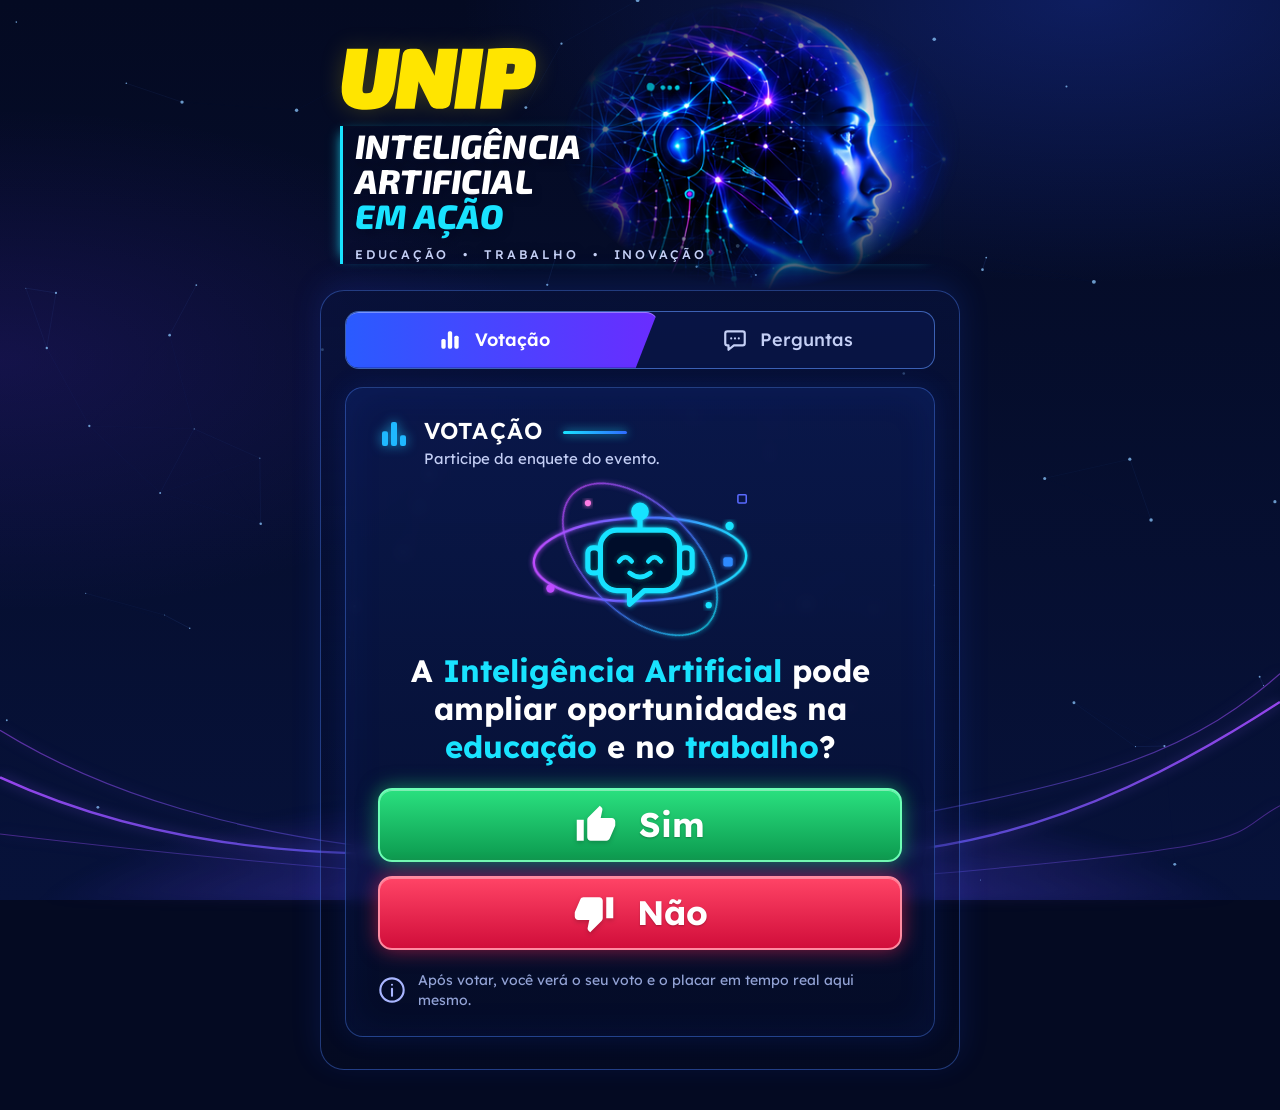
==== index.html @ 0aa1bec9 "Primeiro commit" ====
<!doctype html>
<html lang="pt-BR">
<head>
  <meta charset="utf-8">
  <meta name="viewport" content="width=device-width, initial-scale=1, viewport-fit=cover">
  <meta name="theme-color" content="#040a22">
  <title>IA em Ação | UNIP</title>
  <meta name="description" content="Votação e perguntas da palestra Inteligência Artificial em Ação: Educação, Trabalho e Inovação — UNIP.">
  <link rel="preconnect" href="https://fonts.googleapis.com">
  <link rel="preconnect" href="https://fonts.gstatic.com" crossorigin>
  <link href="https://fonts.googleapis.com/css2?family=Exo+2:ital,wght@1,800;1,900&family=Lexend:wght@300;400;500;600;700&display=swap" rel="stylesheet">
  <link rel="stylesheet" href="assets/css/style.css">
</head>
<body class="pagina-participante">
  <canvas id="fundo-rede" aria-hidden="true"></canvas>
  <div class="fundo-brilho" aria-hidden="true"></div>

  <!-- Ilustrações reutilizáveis (robô e confirmação) -->
  <svg width="0" height="0" style="position:absolute" aria-hidden="true">
    <defs>
      <linearGradient id="gradOrbita" x1="0" y1="0" x2="1" y2="0">
        <stop offset="0" stop-color="#c04bff"/>
        <stop offset=".55" stop-color="#4f6bff"/>
        <stop offset="1" stop-color="#19e3ff"/>
      </linearGradient>
      <filter id="brilho" x="-30%" y="-30%" width="160%" height="160%">
        <feGaussianBlur stdDeviation="2.4" result="b"/>
        <feMerge><feMergeNode in="b"/><feMergeNode in="SourceGraphic"/></feMerge>
      </filter>
      <g id="orbitas">
        <g>
          <ellipse cx="120" cy="80" rx="102" ry="40" transform="rotate(-16 120 80)" fill="none" stroke="url(#gradOrbita)" stroke-width="2.4" filter="url(#brilho)"/>
          <ellipse cx="120" cy="80" rx="90" ry="52" transform="rotate(30 120 80)" fill="none" stroke="url(#gradOrbita)" stroke-width="1.6" opacity=".8" filter="url(#brilho)"/>
          <animateTransform attributeName="transform" type="rotate" from="0 120 80" to="360 120 80" dur="40s" repeatCount="indefinite"/>
        </g>
        <circle cx="34" cy="108" r="4" fill="#c04bff" filter="url(#brilho)"/>
        <circle cx="206" cy="48" r="4" fill="#19e3ff" filter="url(#brilho)"/>
        <circle cx="70" cy="26" r="3" fill="#ff7be5" filter="url(#brilho)"/>
        <circle cx="186" cy="124" r="3" fill="#19e3ff" filter="url(#brilho)"/>
        <rect x="200" y="78" width="9" height="9" rx="2" fill="#2f8bff" filter="url(#brilho)"/>
        <rect x="214" y="18" width="8" height="8" rx="1" fill="none" stroke="#5a6bff" stroke-width="1.5"/>
      </g>
    </defs>
    <symbol id="ilustra-robo" viewBox="0 0 240 160">
      <use href="#orbitas"/>
      <g fill="none" stroke="#19e3ff" stroke-width="5" stroke-linecap="round" stroke-linejoin="round" filter="url(#brilho)">
        <line x1="120" y1="40" x2="120" y2="52"/>
        <circle cx="120" cy="34" r="6" fill="#19e3ff"/>
        <path d="M98 52h44a16 16 0 0 1 16 16v26a16 16 0 0 1-16 16h-18l-14 13v-13h-12a16 16 0 0 1-16-16V68a16 16 0 0 1 16-16z" fill="rgba(4,14,44,.92)"/>
        <rect x="70" y="69" width="12" height="24" rx="5" fill="rgba(4,14,44,.92)"/>
        <rect x="158" y="69" width="12" height="24" rx="5" fill="rgba(4,14,44,.92)"/>
        <path d="M100 82q6-8 12 0M128 82q6-8 12 0" stroke-width="4.5"/>
        <path d="M110 93q10 8 20 0" stroke-width="4.5"/>
      </g>
    </symbol>
    <symbol id="ilustra-ok" viewBox="0 0 240 160">
      <use href="#orbitas"/>
      <g fill="none" stroke="#19e3ff" stroke-linecap="round" stroke-linejoin="round" filter="url(#brilho)">
        <circle cx="120" cy="80" r="40" stroke-width="7" fill="rgba(4,14,44,.92)"/>
        <path d="M101 81l13 13 26-27" stroke-width="7"/>
      </g>
    </symbol>
  </svg>

  <header class="topo">
    <div class="topo-marca">
      <div class="logo-unip">UNIP</div>
      <div class="titulo-evento">
        <h1>Inteligência<br>Artificial<br><span>em Ação</span></h1>
        <p class="eixos">Educação <i>•</i> Trabalho <i>•</i> Inovação</p>
      </div>
    </div>
    <img class="topo-ia" src="assets/img/ia-head.png" alt="" aria-hidden="true">
  </header>

  <main class="moldura">
    <!-- ABAS -->
    <div class="abas" role="tablist" aria-label="Seções">
      <button class="aba" role="tab" id="aba-votacao" aria-controls="painel-votacao" aria-selected="true" data-aba="votacao">
        <svg viewBox="0 0 24 24" aria-hidden="true"><rect x="4" y="11" width="4" height="9" rx="1.5"/><rect x="10" y="4" width="4" height="16" rx="1.5"/><rect x="16" y="8" width="4" height="12" rx="1.5"/></svg>
        Votação
      </button>
      <button class="aba" role="tab" id="aba-perguntas" aria-controls="painel-perguntas" aria-selected="false" data-aba="perguntas" tabindex="-1">
        <svg viewBox="0 0 24 24" aria-hidden="true" class="contorno"><path d="M5 4h14a2 2 0 0 1 2 2v9a2 2 0 0 1-2 2H11l-5 4v-4H5a2 2 0 0 1-2-2V6a2 2 0 0 1 2-2z"/><circle cx="8.5" cy="10.5" r="1" class="pt"/><circle cx="12" cy="10.5" r="1" class="pt"/><circle cx="15.5" cy="10.5" r="1" class="pt"/></svg>
        Perguntas
      </button>
    </div>

    <!-- ========== PAINEL VOTAÇÃO ========== -->
    <section class="cartao painel" id="painel-votacao" role="tabpanel" aria-labelledby="aba-votacao">

      <!-- Estado 1: votar -->
      <div class="estado" id="votacao-form">
        <div class="cartao-titulo">
          <svg class="ico-barras" viewBox="0 0 24 24" aria-hidden="true"><rect x="3" y="10" width="4.5" height="11" rx="1.5"/><rect x="9.75" y="3" width="4.5" height="18" rx="1.5"/><rect x="16.5" y="13" width="4.5" height="8" rx="1.5"/></svg>
          <div>
            <h2>Votação <span class="linha-titulo"></span></h2>
            <p>Participe da enquete do evento.</p>
          </div>
        </div>

        <svg class="ilustra" viewBox="0 0 240 160" aria-hidden="true"><use href="#ilustra-robo"/></svg>

        <p class="aviso-rodada" id="aviso-rodada" role="status" hidden>
          <svg viewBox="0 0 24 24" aria-hidden="true" class="contorno"><path d="M3 12a9 9 0 0 1 15.5-6.2L21 8"/><path d="M21 3v5h-5"/><path d="M21 12a9 9 0 0 1-15.5 6.2L3 16"/><path d="M3 21v-5h5"/></svg>
          Nova votação aberta! Você já pode votar de novo.
        </p>

        <p class="pergunta-enquete" id="pergunta-enquete"></p>

        <div class="botoes-voto">
          <button class="btn-voto sim" data-voto="SIM">
            <svg viewBox="0 0 24 24" aria-hidden="true"><path d="M1 21h4V9H1v12zm22-11c0-1.1-.9-2-2-2h-6.31l.95-4.57.03-.32c0-.41-.17-.79-.44-1.06L14.17 1 7.59 7.59C7.22 7.95 7 8.45 7 9v10c0 1.1.9 2 2 2h9c.83 0 1.54-.5 1.84-1.22l3.02-7.05c.09-.23.14-.47.14-.73v-2z"/></svg>
            <span>Sim</span>
          </button>
          <button class="btn-voto nao" data-voto="NAO">
            <svg viewBox="0 0 24 24" aria-hidden="true"><path d="M15 3H6c-.83 0-1.54.5-1.84 1.22l-3.02 7.05c-.09.23-.14.47-.14.73v2c0 1.1.9 2 2 2h6.31l-.95 4.57-.03.32c0 .41.17.79.44 1.06L9.83 23l6.59-6.59c.36-.36.58-.86.58-1.41V5c0-1.1-.9-2-2-2zm4 0v12h4V3h-4z"/></svg>
            <span>Não</span>
          </button>
        </div>
        <p class="erro" id="votacao-erro" role="alert" hidden></p>

        <p class="nota">
          <svg viewBox="0 0 24 24" aria-hidden="true"><circle cx="12" cy="12" r="10"/><path d="M12 11v6M12 7.5v.01"/></svg>
          Após votar, você verá o seu voto e o placar em tempo real aqui mesmo.
        </p>
      </div>

      <!-- Estado 2: voto registrado -->
      <div class="estado" id="votacao-ok" hidden>
        <svg class="ilustra ilustra-pequena" viewBox="0 0 240 160" aria-hidden="true"><use href="#ilustra-ok"/></svg>
        <h2 class="titulo-ok" tabindex="-1">Seu voto foi registrado!</h2>
        <p class="sub-ok">Obrigado por participar deste importante debate sobre o futuro.</p>

        <div class="voto-registrado compacto" id="voto-registrado">
          <svg class="ico-sim" viewBox="0 0 24 24" aria-hidden="true"><path d="M1 21h4V9H1v12zm22-11c0-1.1-.9-2-2-2h-6.31l.95-4.57.03-.32c0-.41-.17-.79-.44-1.06L14.17 1 7.59 7.59C7.22 7.95 7 8.45 7 9v10c0 1.1.9 2 2 2h9c.83 0 1.54-.5 1.84-1.22l3.02-7.05c.09-.23.14-.47.14-.73v-2z"/></svg>
          <svg class="ico-nao" viewBox="0 0 24 24" aria-hidden="true"><path d="M15 3H6c-.83 0-1.54.5-1.84 1.22l-3.02 7.05c-.09.23-.14.47-.14.73v2c0 1.1.9 2 2 2h6.31l-.95 4.57-.03.32c0 .41.17.79.44 1.06L9.83 23l6.59-6.59c.36-.36.58-.86.58-1.41V5c0-1.1-.9-2-2-2zm4 0v12h4V3h-4z"/></svg>
          <small>Você votou:</small>
          <strong id="voto-texto">Sim</strong>
        </div>

        <!-- Placar ao vivo no próprio celular -->
        <div class="mini-placar" aria-live="polite">
          <p class="mini-titulo">
            <span class="ponto-vivo" aria-hidden="true"></span>
            Resultado em tempo real
          </p>

          <div class="mini-linha sim">
            <div class="mini-cabecalho">
              <span class="mini-rotulo">
                <svg viewBox="0 0 24 24" aria-hidden="true"><path d="M1 21h4V9H1v12zm22-11c0-1.1-.9-2-2-2h-6.31l.95-4.57.03-.32c0-.41-.17-.79-.44-1.06L14.17 1 7.59 7.59C7.22 7.95 7 8.45 7 9v10c0 1.1.9 2 2 2h9c.83 0 1.54-.5 1.84-1.22l3.02-7.05c.09-.23.14-.47.14-.73v-2z"/></svg>
                Sim
              </span>
              <span class="mini-numeros"><strong id="mini-pct-sim">0%</strong> <small><span id="mini-votos-sim">0</span> votos</small></span>
            </div>
            <div class="trilho"><div class="barra" id="mini-barra-sim"></div></div>
          </div>

          <div class="mini-linha nao">
            <div class="mini-cabecalho">
              <span class="mini-rotulo">
                <svg viewBox="0 0 24 24" aria-hidden="true"><path d="M15 3H6c-.83 0-1.54.5-1.84 1.22l-3.02 7.05c-.09.23-.14.47-.14.73v2c0 1.1.9 2 2 2h6.31l-.95 4.57-.03.32c0 .41.17.79.44 1.06L9.83 23l6.59-6.59c.36-.36.58-.86.58-1.41V5c0-1.1-.9-2-2-2zm4 0v12h4V3h-4z"/></svg>
                Não
              </span>
              <span class="mini-numeros"><strong id="mini-pct-nao">0%</strong> <small><span id="mini-votos-nao">0</span> votos</small></span>
            </div>
            <div class="trilho"><div class="barra" id="mini-barra-nao"></div></div>
          </div>

          <p class="mini-total">
            <svg viewBox="0 0 24 24" aria-hidden="true"><circle cx="12" cy="7" r="3.2"/><circle cx="5" cy="9" r="2.4"/><circle cx="19" cy="9" r="2.4"/><path d="M6.5 20v-2.5c0-3 2.5-5 5.5-5s5.5 2 5.5 5V20zM.8 19v-1.6c0-2 1.6-3.4 3.8-3.4.7 0 1.3.1 1.8.4-.8 1-1.3 2.3-1.3 3.7V19zm22.4 0v-1.6c0-2-1.6-3.4-3.8-3.4-.7 0-1.3.1-1.8.4.8 1 1.3 2.3 1.3 3.7V19z"/></svg>
            Total de votos: <strong id="mini-total">0</strong>
          </p>
        </div>

        <p class="nota">
          <svg viewBox="0 0 24 24" aria-hidden="true"><circle cx="12" cy="12" r="10"/><path d="M12 11v6M12 7.5v.01"/></svg>
          O placar se atualiza sozinho. Quando uma nova votação for aberta, os botões para votar voltam aqui.
        </p>
      </div>
    </section>

    <!-- ========== PAINEL PERGUNTAS ========== -->
    <section class="cartao painel" id="painel-perguntas" role="tabpanel" aria-labelledby="aba-perguntas" hidden>

      <!-- Estado 1: formulário -->
      <form class="estado" id="pergunta-form" novalidate>
        <svg class="ilustra" viewBox="0 0 240 160" aria-hidden="true"><use href="#ilustra-robo"/></svg>
        <h2 class="titulo-ok">Envie sua pergunta</h2>
        <p class="sub-ok">Participe da conversa! Envie sua pergunta para os palestrantes.</p>

        <label class="campo">
          <span class="rotulo">Seu nome</span>
          <span class="entrada">
            <svg viewBox="0 0 24 24" aria-hidden="true" class="contorno"><circle cx="12" cy="8" r="4"/><path d="M4 21c0-4 3.6-6.5 8-6.5s8 2.5 8 6.5z"/></svg>
            <input type="text" name="nome" id="campo-nome" placeholder="Digite seu nome" maxlength="80" autocomplete="name" required>
          </span>
        </label>

        <label class="campo">
          <span class="rotulo">Sua pergunta</span>
          <span class="entrada area">
            <svg viewBox="0 0 24 24" aria-hidden="true" class="contorno"><path d="M5 4h14a2 2 0 0 1 2 2v9a2 2 0 0 1-2 2H11l-5 4v-4H5a2 2 0 0 1-2-2V6a2 2 0 0 1 2-2z"/></svg>
            <textarea name="pergunta" id="campo-pergunta" placeholder="Digite sua pergunta aqui..." maxlength="500" rows="4" required></textarea>
          </span>
          <span class="contador"><span id="contador-pergunta">0</span>/500</span>
        </label>

        <p class="erro" id="pergunta-erro" role="alert" hidden></p>

        <button type="submit" class="btn-principal" id="btn-enviar">
          <svg viewBox="0 0 24 24" aria-hidden="true" class="contorno"><path d="M22 2 11 13"/><path d="M22 2 15 22 11 13 2 9z"/></svg>
          <span>Enviar pergunta</span>
        </button>

        <p class="nota">
          <svg viewBox="0 0 24 24" aria-hidden="true"><circle cx="12" cy="12" r="10"/><path d="M12 11v6M12 7.5v.01"/></svg>
          Sua pergunta poderá ser exibida no telão durante o evento.
        </p>
      </form>

      <!-- Estado 2: pergunta registrada -->
      <div class="estado" id="pergunta-ok" hidden>
        <svg class="ilustra" viewBox="0 0 240 160" aria-hidden="true"><use href="#ilustra-ok"/></svg>
        <h2 class="titulo-ok" tabindex="-1">Pergunta registrada!</h2>
        <p class="sub-ok">Obrigado por participar.<br>Sua pergunta foi enviada com sucesso.</p>

        <div class="resumo">
          <div class="resumo-linha">
            <svg viewBox="0 0 24 24" aria-hidden="true" class="contorno"><circle cx="12" cy="8" r="4"/><path d="M4 21c0-4 3.6-6.5 8-6.5s8 2.5 8 6.5z"/></svg>
            <div>
              <small>Nome</small>
              <strong id="resumo-nome"></strong>
            </div>
          </div>
          <div class="resumo-linha">
            <svg viewBox="0 0 24 24" aria-hidden="true" class="contorno"><path d="M5 4h14a2 2 0 0 1 2 2v9a2 2 0 0 1-2 2H11l-5 4v-4H5a2 2 0 0 1-2-2V6a2 2 0 0 1 2-2z"/><circle cx="8.5" cy="10.5" r="1" class="pt"/><circle cx="12" cy="10.5" r="1" class="pt"/><circle cx="15.5" cy="10.5" r="1" class="pt"/></svg>
            <div>
              <small>Sua pergunta</small>
              <p id="resumo-pergunta"></p>
            </div>
          </div>
        </div>

        <button type="button" class="btn-principal" id="btn-outra">
          <svg viewBox="0 0 24 24" aria-hidden="true" class="contorno"><path d="M22 2 11 13"/><path d="M22 2 15 22 11 13 2 9z"/></svg>
          <span>Enviar outra pergunta</span>
        </button>

        <p class="nota">
          <svg viewBox="0 0 24 24" aria-hidden="true"><circle cx="12" cy="12" r="10"/><path d="M12 11v6M12 7.5v.01"/></svg>
          Sua pergunta poderá aparecer no telão durante o evento.
        </p>
      </div>
    </section>
  </main>

  <script src="assets/js/config.js"></script>
  <script src="assets/js/comum.js"></script>
  <script src="assets/js/participante.js"></script>
</body>
</html>
---- assets/css/style.css ----
/* =====================================================================
   IA em Ação — UNIP | Estilos das 3 páginas
   1. Tokens e base
   2. Fundo
   3. Elementos compartilhados (logo, ícones, botões, cartões)
   4. Página do participante (index.html)
   5. Telão (placar.html e perguntas.html)
   6. Responsividade
   ===================================================================== */

/* ---------- 1. Tokens e base ---------- */
:root {
  --bg: #040a22;
  --bg-2: #07123a;
  --painel: rgba(8, 20, 62, 0.62);
  --linha: rgba(78, 132, 255, 0.4);
  --linha-forte: rgba(96, 150, 255, 0.6);
  --texto: #ffffff;
  --texto-suave: #c4cff5;
  --texto-apagado: #93a3d6;
  --ciano: #19e3ff;
  --azul: #2f6bff;
  --roxo: #7b3cff;
  --amarelo: #ffe500;
  --verde: #1ed873;
  --verde-claro: #43ffa2;
  --vermelho: #ff2c55;
  --vermelho-claro: #ff6f8c;
  --grad-principal: linear-gradient(90deg, #8b2cff 0%, #5a3cff 50%, #2f5bff 100%);
  --grad-aba: linear-gradient(90deg, #2a5bff 0%, #6a2cff 100%);
  --grad-sim: linear-gradient(180deg, #2ae07f 0%, #0c9a4f 100%);
  --grad-nao: linear-gradient(180deg, #ff4466 0%, #d10d3a 100%);
  --raio: 16px;
  --fonte: "Lexend", system-ui, -apple-system, "Segoe UI", Roboto, sans-serif;
  --fonte-marca: "Exo 2", "Arial Black", system-ui, sans-serif;
  color-scheme: dark;
}

*, *::before, *::after { box-sizing: border-box; }

html { -webkit-text-size-adjust: 100%; }

body {
  margin: 0;
  min-height: 100vh;
  min-height: 100dvh;
  font-family: var(--fonte);
  color: var(--texto);
  background-color: var(--bg);
  background-image:
    radial-gradient(ellipse 70% 45% at 85% 0%, rgba(40, 80, 255, 0.28), transparent 70%),
    radial-gradient(ellipse 60% 40% at 0% 40%, rgba(110, 50, 255, 0.14), transparent 70%),
    linear-gradient(180deg, var(--bg) 0%, var(--bg-2) 100%);
  background-attachment: fixed;
  overflow-x: hidden;
  -webkit-font-smoothing: antialiased;
}

[hidden] { display: none !important; }

button { font: inherit; color: inherit; cursor: pointer; }
button:disabled { cursor: not-allowed; }

:focus-visible { outline: 3px solid var(--ciano); outline-offset: 3px; }

.hl { color: var(--ciano); }

/* ---------- 2. Fundo ---------- */
#fundo-rede {
  position: fixed;
  inset: 0;
  width: 100%;
  height: 100%;
  z-index: -2;
  pointer-events: none;
}

.fundo-brilho {
  position: fixed;
  inset: auto 0 0 0;
  height: 45vh;
  z-index: -1;
  pointer-events: none;
  background:
    url("data:image/svg+xml,%3Csvg xmlns='http://www.w3.org/2000/svg' viewBox='0 0 1200 300' preserveAspectRatio='none'%3E%3Cdefs%3E%3ClinearGradient id='g' x1='0' x2='1'%3E%3Cstop offset='0' stop-color='%23a54bff' stop-opacity='.9'/%3E%3Cstop offset='.5' stop-color='%233a6bff' stop-opacity='.5'/%3E%3Cstop offset='1' stop-color='%23a54bff' stop-opacity='.9'/%3E%3C/linearGradient%3E%3C/defs%3E%3Cpath d='M0 170 C 250 300, 500 230, 700 250 S 1050 200, 1200 90' fill='none' stroke='url(%23g)' stroke-width='2.5'/%3E%3Cpath d='M0 120 C 200 260, 520 280, 760 230 S 1100 160, 1200 60' fill='none' stroke='url(%23g)' stroke-width='1.2' opacity='.6'/%3E%3Cpath d='M0 230 C 300 270, 600 300, 900 270 S 1150 230, 1200 200' fill='none' stroke='url(%23g)' stroke-width='1' opacity='.45'/%3E%3C/svg%3E") bottom / 100% 70% no-repeat,
    radial-gradient(ellipse 70% 55% at 50% 110%, rgba(80, 60, 255, 0.4), transparent 70%);
  filter: drop-shadow(0 0 6px rgba(140, 90, 255, 0.6));
}

/* ---------- 3. Elementos compartilhados ---------- */
svg { flex: none; }
svg:not(.contorno):not(.seta):not(.ilustra) { fill: currentColor; }
svg.contorno, svg.seta {
  fill: none;
  stroke: currentColor;
  stroke-width: 2;
  stroke-linecap: round;
  stroke-linejoin: round;
}
svg.contorno .pt { fill: currentColor; stroke: none; }
svg.seta { stroke-width: 2.6; }

.logo-unip {
  font-family: var(--fonte-marca);
  font-style: italic;
  font-weight: 900;
  color: var(--amarelo);
  line-height: 0.85;
  letter-spacing: -0.01em;
  -webkit-text-stroke: 0.04em var(--amarelo);
  text-shadow: 0 0 24px rgba(255, 229, 0, 0.25);
  padding-right: 0.08em; /* evita corte do itálico */
}

.titulo-evento {
  border-left: 3px solid var(--ciano);
  box-shadow: -6px 0 12px -8px var(--ciano);
}
.titulo-evento h1 {
  margin: 0;
  font-family: var(--fonte-marca);
  font-style: italic;
  font-weight: 800;
  text-transform: uppercase;
  line-height: 1.04;
  letter-spacing: 0.005em;
}
.titulo-evento h1 span { color: var(--ciano); }
.eixos {
  margin: 0;
  text-transform: uppercase;
  letter-spacing: 0.22em;
  color: var(--texto-suave);
  font-weight: 500;
  white-space: nowrap;
}
.eixos i { font-style: normal; margin: 0 0.6em; }
.eixos b { color: #fff; font-weight: 700; }

.topo-ia {
  pointer-events: none;
  user-select: none;
  /* Esfuma as bordas da imagem para ela "sumir" no fundo. */
  -webkit-mask-image: radial-gradient(ellipse 50% 50% at 50% 50%, #000 52%, transparent 100%);
          mask-image: radial-gradient(ellipse 50% 50% at 50% 50%, #000 52%, transparent 100%);
}

.linha-titulo {
  display: inline-block;
  width: 64px;
  height: 3px;
  border-radius: 3px;
  background: linear-gradient(90deg, var(--ciano), #2f6bff);
  box-shadow: 0 0 10px rgba(25, 227, 255, 0.8);
  vertical-align: middle;
}

.ico-barras {
  color: #1fb8ff;
  filter: drop-shadow(0 0 6px rgba(25, 200, 255, 0.7));
}

.cartao {
  position: relative;
  border: 1px solid var(--linha);
  border-radius: 18px;
  background: linear-gradient(180deg, rgba(14, 32, 96, 0.5) 0%, rgba(6, 14, 44, 0.55) 100%);
  box-shadow:
    inset 0 0 40px rgba(40, 90, 255, 0.08),
    0 0 26px rgba(30, 80, 255, 0.14);
  -webkit-backdrop-filter: blur(6px);
          backdrop-filter: blur(6px);
}

.btn-principal,
.btn-secundario {
  position: relative;
  display: flex;
  align-items: center;
  justify-content: center;
  gap: 14px;
  min-height: 62px;
  padding: 0 22px;
  border-radius: 14px;
  font-weight: 600;
  font-size: 19px;
  text-decoration: none;
  color: #fff;
  transition: transform 0.15s ease, filter 0.2s ease, box-shadow 0.2s ease, opacity 0.2s;
}
.btn-principal {
  width: 100%;
  border: 1.5px solid rgba(180, 160, 255, 0.75);
  background: var(--grad-principal);
  box-shadow:
    0 0 22px rgba(110, 70, 255, 0.55),
    inset 0 1px 0 rgba(255, 255, 255, 0.3);
}
.btn-secundario {
  border: 1.5px solid var(--linha);
  background: rgba(10, 22, 70, 0.65);
  color: var(--texto-suave);
}
.btn-principal svg, .btn-secundario svg { width: 28px; height: 28px; }
.btn-principal .seta, .btn-secundario .seta { width: 24px; height: 24px; }
.btn-principal:hover:not(:disabled),
.btn-secundario:hover:not(:disabled) { filter: brightness(1.12); transform: translateY(-1px); }
.btn-principal:active:not(:disabled),
.btn-secundario:active:not(:disabled) { transform: scale(0.98); }
.btn-principal:disabled, .btn-secundario:disabled { opacity: 0.45; }
.btn-principal.carregando { opacity: 0.85; }

.carregando::after {
  content: "";
  position: absolute;
  right: 20px;
  top: 50%;
  width: 22px;
  height: 22px;
  margin-top: -11px;
  border: 3px solid rgba(255, 255, 255, 0.35);
  border-top-color: #fff;
  border-radius: 50%;
  animation: girar 0.8s linear infinite;
}

.aviso-demo {
  position: fixed;
  left: 50%;
  bottom: 10px;
  transform: translateX(-50%);
  z-index: 50;
  max-width: calc(100% - 24px);
  padding: 6px 14px;
  border-radius: 999px;
  border: 1px solid rgba(255, 229, 0, 0.5);
  background: rgba(40, 34, 0, 0.85);
  color: #ffe97a;
  font-size: 12px;
  text-align: center;
}

.status-conexao {
  position: fixed;
  top: 12px;
  left: 50%;
  transform: translateX(-50%);
  z-index: 40;
  margin: 0;
  padding: 6px 16px;
  border-radius: 999px;
  border: 1px solid rgba(255, 170, 60, 0.6);
  background: rgba(50, 25, 0, 0.85);
  color: #ffc66b;
  font-size: 14px;
}

/* ---------- 4. Página do participante ---------- */
.pagina-participante { padding-bottom: env(safe-area-inset-bottom); }

.topo {
  position: relative;
  max-width: 640px;
  margin: 0 auto;
  padding: max(26px, env(safe-area-inset-top)) 20px 26px;
  min-height: 200px;
  overflow: hidden;
}
.topo-marca { position: relative; z-index: 1; }
.topo .logo-unip { font-size: clamp(50px, 15vw, 82px); }
.topo .titulo-evento { margin-top: 16px; padding: 2px 0 2px 12px; }
.topo .titulo-evento h1 { font-size: clamp(21px, 6.6vw, 34px); }
.topo .eixos { margin-top: 12px; font-size: clamp(9.5px, 2.6vw, 12.5px); }
.topo .titulo-evento h1,
.topo .eixos { text-shadow: 0 2px 10px rgba(4, 10, 34, 0.9); }
.topo .topo-ia {
  position: absolute;
  top: 0;
  right: 0;
  height: 100%;
  width: 62%;
  object-fit: cover;
  object-position: 40% 50%;
  z-index: 0;
}

.moldura {
  position: relative;
  max-width: 640px;
  margin: 0 auto;
  padding: 16px 16px 28px;
  border: 1px solid var(--linha);
  border-bottom: 0;
  border-radius: 24px 24px 0 0;
  background: linear-gradient(180deg, rgba(8, 18, 60, 0.7), rgba(4, 10, 34, 0.2) 70%);
  box-shadow: 0 -8px 30px rgba(40, 90, 255, 0.15);
}

/* Abas */
.abas {
  position: relative;
  display: grid;
  grid-template-columns: 1fr 1fr;
  height: 58px;
  border: 1px solid var(--linha-forte);
  border-radius: 14px;
  background: rgba(10, 24, 74, 0.7);
  overflow: hidden;
}
.abas::before {
  content: "";
  position: absolute;
  top: 0;
  left: 0;
  width: 53%;
  height: 100%;
  background: var(--grad-aba);
  border-radius: 12px;
  clip-path: polygon(0 0, 100% 0, 93% 100%, 0 100%);
  transition: left 0.35s cubic-bezier(0.4, 0, 0.2, 1), clip-path 0.35s;
  box-shadow: inset 0 1px 0 rgba(255, 255, 255, 0.35);
}
.abas[data-ativa="perguntas"]::before {
  left: 47%;
  clip-path: polygon(7% 0, 100% 0, 100% 100%, 0 100%);
}
.aba {
  position: relative;
  z-index: 1;
  display: flex;
  align-items: center;
  justify-content: center;
  gap: 12px;
  border: 0;
  background: none;
  font-size: 18px;
  font-weight: 500;
  color: var(--texto-suave);
  transition: color 0.25s;
}
.aba[aria-selected="true"] { color: #fff; font-weight: 600; }
.aba svg { width: 26px; height: 26px; }
.aba:focus-visible { outline-offset: -4px; border-radius: 12px; }

.painel { margin-top: 18px; padding: 22px 18px 20px; }
.estado { display: block; animation: surgir 0.4s ease both; }

.cartao-titulo { display: flex; gap: 14px; align-items: flex-start; }
.cartao-titulo .ico-barras { width: 32px; height: 32px; margin-top: 2px; }
.cartao-titulo h2 {
  margin: 0;
  font-size: 23px;
  font-weight: 600;
  letter-spacing: 0.05em;
  text-transform: uppercase;
}
.cartao-titulo h2 .linha-titulo { margin-left: 12px; }
.cartao-titulo p { margin: 4px 0 0; color: var(--texto-suave); font-size: 15px; }

.ilustra {
  display: block;
  width: min(250px, 66%);
  height: auto;
  aspect-ratio: 3 / 2;
  margin: 8px auto 0;
  overflow: visible;
}

.pergunta-enquete {
  margin: 10px 0 22px;
  text-align: center;
  font-size: clamp(22px, 6.6vw, 31px);
  font-weight: 700;
  line-height: 1.22;
  text-wrap: balance;
}

.botoes-voto { display: grid; gap: 14px; }
.btn-voto {
  position: relative;
  display: flex;
  align-items: center;
  justify-content: center;
  gap: 22px;
  width: 100%;
  height: 74px;
  border-radius: 14px;
  border: 2px solid;
  font-size: 34px;
  font-weight: 700;
  color: #fff;
  text-shadow: 0 1px 2px rgba(0, 0, 0, 0.25);
  transition: transform 0.15s ease, filter 0.2s ease, opacity 0.2s;
}
.btn-voto svg { width: 42px; height: 42px; filter: drop-shadow(0 2px 2px rgba(0, 0, 0, 0.2)); }
.btn-voto.sim {
  background: var(--grad-sim);
  border-color: #6dffb6;
  box-shadow: 0 0 20px rgba(30, 230, 120, 0.55), inset 0 1px 0 rgba(255, 255, 255, 0.4);
}
.btn-voto.nao {
  background: var(--grad-nao);
  border-color: #ff8ba1;
  box-shadow: 0 0 20px rgba(255, 40, 80, 0.55), inset 0 1px 0 rgba(255, 255, 255, 0.35);
}
.btn-voto:hover:not(:disabled) { transform: translateY(-2px); filter: brightness(1.08); }
.btn-voto:active:not(:disabled) { transform: scale(0.98); }
.btn-voto:disabled { opacity: 0.6; }
.btn-voto.carregando { opacity: 1; }

.nota {
  display: flex;
  align-items: center;
  justify-content: center;
  gap: 12px;
  margin: 20px 0 0;
  color: var(--texto-apagado);
  font-size: 14px;
  line-height: 1.45;
}
.nota svg {
  width: 28px;
  height: 28px;
  fill: none !important;
  stroke: #a9b6ff;
  stroke-width: 1.8;
  stroke-linecap: round;
}

.erro {
  margin: 14px 0 0;
  padding: 10px 14px;
  border-radius: 10px;
  border: 1px solid rgba(255, 90, 120, 0.5);
  background: rgba(255, 40, 80, 0.12);
  color: #ffadbd;
  font-size: 14px;
  text-align: center;
}

.titulo-ok {
  margin: 6px 0 8px;
  text-align: center;
  font-size: clamp(25px, 7.2vw, 36px);
  font-weight: 700;
  line-height: 1.15;
  text-wrap: balance;
}
.titulo-ok:focus { outline: none; }
.sub-ok {
  max-width: 36ch;
  margin: 0 auto;
  text-align: center;
  color: var(--texto-suave);
  font-size: 16.5px;
  font-weight: 300;
  line-height: 1.45;
}

.voto-registrado {
  display: flex;
  align-items: center;
  justify-content: center;
  gap: 28px;
  max-width: 420px;
  margin: 22px auto 0;
  padding: 14px 22px;
  border: 2px solid var(--verde-claro);
  border-radius: 16px;
  background: linear-gradient(180deg, rgba(20, 120, 70, 0.32), rgba(6, 40, 34, 0.35));
  box-shadow: 0 0 22px rgba(40, 255, 150, 0.35), inset 0 0 22px rgba(40, 255, 150, 0.12);
}
.voto-registrado svg { width: 54px; height: 54px; }
.voto-registrado small { display: block; font-size: 15px; color: #e5ecff; text-align: center; }
.voto-registrado strong {
  display: block;
  font-size: 46px;
  line-height: 1.05;
  color: var(--verde-claro);
  text-shadow: 0 0 16px rgba(67, 255, 162, 0.55);
}
.voto-registrado .ico-nao { display: none; }
.voto-registrado.eh-nao {
  border-color: var(--vermelho-claro);
  background: linear-gradient(180deg, rgba(140, 20, 50, 0.32), rgba(50, 6, 20, 0.35));
  box-shadow: 0 0 22px rgba(255, 60, 100, 0.35), inset 0 0 22px rgba(255, 60, 100, 0.12);
}
.voto-registrado.eh-nao .ico-sim { display: none; }
.voto-registrado.eh-nao .ico-nao { display: block; }
.voto-registrado.eh-nao strong { color: var(--vermelho-claro); text-shadow: 0 0 16px rgba(255, 90, 120, 0.55); }

.estado > .btn-principal { margin-top: 20px; }

/* Tela "voto registrado" com placar ao vivo */
.ilustra.ilustra-pequena { width: min(170px, 48%); margin-top: 0; }

.voto-registrado.compacto {
  display: flex;
  align-items: center;
  justify-content: center;
  gap: 12px;
  max-width: none;
  margin-top: 18px;
  padding: 10px 18px;
  border-radius: 14px;
}
.voto-registrado.compacto svg { width: 32px; height: 32px; }
.voto-registrado.compacto small { display: inline; font-size: 15px; }
.voto-registrado.compacto strong { display: inline; font-size: 28px; }

.mini-placar {
  margin-top: 16px;
  padding: 16px 16px 14px;
  border: 1px solid rgba(90, 140, 255, 0.45);
  border-radius: 14px;
  background: rgba(6, 16, 52, 0.6);
  transition: opacity 0.3s;
}
.mini-placar.aguardando { opacity: 0.45; }
.mini-titulo {
  display: flex;
  align-items: center;
  gap: 10px;
  margin: 0 0 12px;
  font-size: 12px;
  font-weight: 500;
  letter-spacing: 0.18em;
  text-transform: uppercase;
  color: var(--texto-suave);
}
.ponto-vivo {
  width: 9px;
  height: 9px;
  border-radius: 50%;
  background: var(--vermelho);
  box-shadow: 0 0 8px var(--vermelho);
  animation: piscar 1.4s ease-in-out infinite;
}
.mini-linha + .mini-linha { margin-top: 12px; }
.mini-cabecalho { display: flex; align-items: baseline; justify-content: space-between; gap: 12px; margin-bottom: 6px; }
.mini-rotulo { display: inline-flex; align-items: center; gap: 8px; font-size: 17px; font-weight: 600; }
.mini-rotulo svg { width: 20px; height: 20px; }
.mini-linha.sim .mini-rotulo svg { color: var(--verde-claro); }
.mini-linha.nao .mini-rotulo svg { color: var(--vermelho-claro); }
.mini-numeros strong { font-size: 20px; font-weight: 700; font-variant-numeric: tabular-nums; }
.mini-numeros small { margin-left: 4px; font-size: 13px; color: var(--texto-apagado); }
.mini-placar .trilho { height: 12px; }
.mini-total {
  display: flex;
  align-items: center;
  justify-content: center;
  gap: 8px;
  margin: 14px 0 0;
  padding-top: 12px;
  border-top: 1px solid rgba(90, 140, 255, 0.3);
  font-size: 14px;
  color: var(--texto-suave);
}
.mini-total svg { width: 22px; height: 22px; color: #a9b6ff; }
.mini-total strong { font-size: 20px; color: #fff; font-variant-numeric: tabular-nums; }

/* Formulário */
.campo { display: block; margin-top: 18px; }
.rotulo { display: block; margin-bottom: 8px; font-size: 16px; font-weight: 600; }
.entrada {
  display: flex;
  align-items: center;
  gap: 12px;
  padding: 0 16px;
  border: 1.5px solid rgba(90, 140, 255, 0.5);
  border-radius: 12px;
  background: rgba(6, 16, 52, 0.75);
  transition: border-color 0.2s, box-shadow 0.2s;
}
.entrada.area { align-items: flex-start; }
.entrada svg { width: 26px; height: 26px; color: #a8c2ff; }
.entrada.area svg { margin-top: 14px; }
.entrada:focus-within { border-color: var(--ciano); box-shadow: 0 0 0 3px rgba(25, 227, 255, 0.18); }
.entrada.invalido { border-color: var(--vermelho-claro); box-shadow: 0 0 0 3px rgba(255, 60, 100, 0.18); }
.entrada input,
.entrada textarea {
  flex: 1;
  min-width: 0;
  border: 0;
  outline: none;
  background: transparent;
  color: #fff;
  font: inherit;
  font-size: 16px; /* >= 16px evita zoom automático no iPhone */
}
.entrada input { height: 54px; }
.entrada textarea { min-height: 112px; padding: 14px 0; resize: vertical; line-height: 1.45; }
.entrada ::placeholder { color: #8395cc; opacity: 1; }
.contador { display: block; margin-top: 4px; text-align: right; font-size: 12px; color: var(--texto-apagado); }

.estado > form .btn-principal,
#pergunta-form .btn-principal { margin-top: 18px; }

/* Resumo da pergunta enviada */
.resumo {
  margin-top: 22px;
  padding: 4px 20px;
  border: 1.5px solid rgba(90, 140, 255, 0.5);
  border-radius: 14px;
  background: rgba(6, 16, 52, 0.6);
}
.resumo-linha { display: flex; gap: 16px; padding: 16px 0; }
.resumo-linha + .resumo-linha { border-top: 1px solid rgba(90, 140, 255, 0.4); }
.resumo-linha svg { width: 32px; height: 32px; color: var(--ciano); filter: drop-shadow(0 0 5px rgba(25, 227, 255, 0.6)); }
.resumo-linha > div { min-width: 0; }
.resumo small { display: block; font-size: 14px; color: var(--texto-apagado); }
.resumo strong { display: block; margin-top: 2px; font-size: 19px; overflow-wrap: anywhere; }
.resumo p { margin: 4px 0 0; font-size: 17px; line-height: 1.42; overflow-wrap: anywhere; white-space: pre-line; }

/* ---------- 5. Telão ---------- */
.pagina-telao {
  /* Unidade base dos telões: 1% da largura numa tela 16:9. Em telas mais
     largas (ultrawide) ou mais altas (4:3) ela se ajusta para caber. */
  --u: min(1vw, 1.7778vh);
  display: flex;
  flex-direction: column;
  height: 100vh;
  height: 100dvh;
  overflow: hidden;
}

.topo-telao {
  position: relative;
  display: flex;
  align-items: center;
  gap: calc(2.4 * var(--u));
  flex: none;
  height: max(130px, 24vh);
  width: 100%;
  max-width: calc(100 * var(--u)); /* em ultrawide, mantém a largura de uma tela 16:9 */
  margin: 0 auto;
  padding: 0 calc(4 * var(--u));
}
.topo-telao > * { position: relative; z-index: 1; }
.topo-telao .logo-unip { font-size: max(48px, calc(6.4 * var(--u))); }
.topo-telao .titulo-evento { padding-left: calc(2.4 * var(--u)); border-left-width: 2px; }
.topo-telao .titulo-evento h1 { font-size: max(20px, calc(2.55 * var(--u))); }
.topo-telao .eixos { margin-top: calc(0.7 * var(--u)); font-size: max(9px, calc(0.92 * var(--u))); }
.topo-telao .topo-ia {
  position: absolute;
  z-index: 0;
  top: 0;
  left: 54%;
  height: 112%;
  width: auto;
  aspect-ratio: 426 / 335;
  object-fit: cover;
}
.slogan {
  position: absolute;
  top: 3.6vh;
  right: calc(4 * var(--u));
  margin: 0;
  padding-left: calc(0.9 * var(--u));
  border-left: 2px solid var(--ciano);
  font-size: max(9px, calc(0.82 * var(--u)));
  letter-spacing: 0.24em;
  line-height: 1.55;
  text-transform: uppercase;
  color: #e3e9ff;
}

.telao-conteudo {
  position: relative;
  display: flex;
  flex-direction: column;
  flex: 1;
  min-height: 0;
  width: 100%;
  max-width: calc(100 * var(--u));
  margin: 0 auto;
  padding: calc(1.6 * var(--u)) calc(3.4 * var(--u)) calc(2 * var(--u));
}

.rotulo-secao {
  display: flex;
  align-items: center;
  gap: calc(1.6 * var(--u));
  font-size: max(11px, calc(1.02 * var(--u)));
  letter-spacing: 0.22em;
  text-transform: uppercase;
  color: var(--texto-suave);
}
.rotulo-secao svg { width: max(28px, calc(3 * var(--u))); height: auto; }
.rotulo-secao .linha-titulo { width: max(60px, calc(7.4 * var(--u))); }
.rotulo-secao.forte { color: #fff; font-weight: 600; letter-spacing: 0.03em; font-size: max(14px, calc(1.75 * var(--u))); }
.rotulo-secao .ico-chat { color: var(--ciano); stroke-width: 1.8; filter: drop-shadow(0 0 6px rgba(25, 227, 255, 0.7)); }

/* Placar */
.telao-conteudo.placar {
  margin: 0 auto;
  width: calc(100% - 2.8 * var(--u));
  max-width: calc(97.2 * var(--u));
  border: 1px solid rgba(78, 132, 255, 0.28);
  border-bottom: 0;
  border-radius: calc(2 * var(--u)) calc(2 * var(--u)) 0 0;
  background: linear-gradient(180deg, rgba(6, 14, 44, 0.75), rgba(6, 14, 44, 0.25));
  justify-content: space-evenly;
}

.placar-pergunta {
  margin: calc(0.4 * var(--u)) auto 0;
  max-width: calc(85 * var(--u));
  text-align: center;
  font-size: max(22px, calc(3.3 * var(--u)));
  font-weight: 700;
  line-height: 1.16;
  text-wrap: balance;
}

.linhas-placar { display: grid; gap: calc(1.3 * var(--u)); }
.linha-placar {
  display: grid;
  grid-template-columns: 22.5% 1fr auto;
  grid-template-areas: "selo trilho numeros";
  align-items: center;
  gap: calc(2.2 * var(--u));
  padding: calc(0.35 * var(--u)) calc(2.4 * var(--u)) calc(0.35 * var(--u)) calc(0.35 * var(--u));
  border: 1.5px solid;
  border-radius: calc(1.2 * var(--u));
  transition: box-shadow 0.4s;
}
.linha-placar.sim {
  border-color: rgba(60, 255, 150, 0.8);
  background: linear-gradient(90deg, rgba(10, 70, 45, 0.55), rgba(6, 22, 40, 0.4));
  box-shadow: 0 0 18px rgba(40, 255, 140, 0.25);
}
.linha-placar.nao {
  border-color: rgba(255, 70, 110, 0.8);
  background: linear-gradient(90deg, rgba(80, 10, 30, 0.55), rgba(26, 8, 30, 0.4));
  box-shadow: 0 0 18px rgba(255, 50, 90, 0.25);
}
.linha-placar.sim.lider { animation: pulsar-verde 2.4s ease-in-out infinite; }
.linha-placar.nao.lider { animation: pulsar-vermelho 2.4s ease-in-out infinite; }

.selo {
  grid-area: selo;
  display: flex;
  align-items: center;
  justify-content: center;
  gap: calc(1.6 * var(--u));
  height: max(62px, calc(6.6 * var(--u)));
  border-radius: calc(1 * var(--u));
  border: 2px solid;
  font-size: max(28px, calc(3.6 * var(--u)));
  font-weight: 700;
  text-shadow: 0 2px 3px rgba(0, 0, 0, 0.25);
}
.selo svg { width: max(34px, calc(4.2 * var(--u))); height: auto; }
.sim .selo { background: var(--grad-sim); border-color: #7affbd; box-shadow: 0 0 20px rgba(30, 230, 120, 0.5), inset 0 1px 0 rgba(255,255,255,.35); }
.nao .selo { background: var(--grad-nao); border-color: #ff8ba1; box-shadow: 0 0 20px rgba(255, 40, 80, 0.5), inset 0 1px 0 rgba(255,255,255,.3); }

.trilho {
  grid-area: trilho;
  height: max(16px, calc(2.8 * var(--u)));
  border-radius: 999px;
  background: rgba(34, 48, 92, 0.7);
  box-shadow: inset 0 2px 6px rgba(0, 0, 0, 0.45);
  overflow: hidden;
}
.barra {
  width: 0;
  height: 100%;
  border-radius: inherit;
  transition: width 0.9s cubic-bezier(0.22, 1, 0.36, 1);
}
.sim .barra { background: linear-gradient(90deg, #1ee07c, #7dffc0); box-shadow: 0 0 18px rgba(60, 255, 160, 0.7); }
.nao .barra { background: linear-gradient(90deg, #ff2b55, #ff7690); box-shadow: 0 0 18px rgba(255, 60, 100, 0.7); }

.numeros { grid-area: numeros; min-width: 7.5em; text-align: right; }
.numeros strong {
  display: block;
  font-size: max(30px, calc(3.9 * var(--u)));
  font-weight: 700;
  line-height: 1;
  font-variant-numeric: tabular-nums;
}
.numeros small { display: block; margin-top: calc(0.2 * var(--u)); font-size: max(13px, calc(1.45 * var(--u))); color: var(--texto-suave); }

.rodape-placar {
  display: flex;
  align-items: center;
  gap: calc(2.4 * var(--u));
  margin: 0 auto;
  padding: calc(0.8 * var(--u)) calc(2.6 * var(--u));
  border: 1px solid rgba(80, 130, 255, 0.35);
  border-radius: calc(1 * var(--u));
  background: rgba(8, 18, 56, 0.72);
}
.total { display: flex; align-items: center; gap: calc(1.4 * var(--u)); }
.total svg { width: max(28px, calc(3.1 * var(--u))); height: auto; color: #a9b6ff; }
.total span { font-size: max(13px, calc(1.3 * var(--u))); color: var(--texto-suave); }
.total strong { font-size: max(30px, calc(3.9 * var(--u))); font-weight: 700; line-height: 1; font-variant-numeric: tabular-nums; }
.ao-vivo {
  display: flex;
  align-items: center;
  gap: calc(1.3 * var(--u));
  padding-left: calc(2.4 * var(--u));
  border-left: 2px solid rgba(110, 140, 255, 0.4);
  font-size: max(11px, calc(1.05 * var(--u)));
  line-height: 1.45;
  color: var(--texto-suave);
}
.ao-vivo svg { width: max(28px, calc(3 * var(--u))); height: auto; color: var(--ciano); animation: piscar 1.8s ease-in-out infinite; }

/* Perguntas no telão */
.telao-conteudo.perguntas { gap: calc(1.2 * var(--u)); }
.cartao-pergunta {
  display: flex;
  flex-direction: column;
  flex: 1;
  min-height: 0;
  padding: calc(1.8 * var(--u)) calc(3 * var(--u)) calc(2 * var(--u));
  border-radius: calc(1.6 * var(--u));
}
.pergunta-caixa {
  display: grid;
  grid-template-columns: auto 1fr;
  grid-template-rows: minmax(0, 1fr);
  align-items: start;
  gap: calc(2.8 * var(--u));
  flex: 1;
  min-height: 0;
  margin-top: calc(1.6 * var(--u));
  padding: calc(2 * var(--u)) calc(3.2 * var(--u)) calc(2 * var(--u)) calc(4.6 * var(--u));
  border: 1px solid rgba(80, 130, 255, 0.28);
  border-radius: calc(1.2 * var(--u));
  background: rgba(6, 16, 52, 0.35);
  overflow: hidden;
}
.pergunta-caixa.entrar { animation: entrar 0.55s cubic-bezier(0.22, 1, 0.36, 1) both; }
.avatar {
  display: grid;
  place-items: center;
  width: max(64px, calc(8.6 * var(--u)));
  aspect-ratio: 1;
  border-radius: 50%;
  border: 3px solid #1fb8ff;
  background: radial-gradient(circle at 35% 30%, #2d63e6, #0a1f6b 72%);
  box-shadow: 0 0 30px rgba(25, 180, 255, 0.6), inset 0 0 18px rgba(25, 227, 255, 0.35);
  font-size: max(22px, calc(2.9 * var(--u)));
  font-weight: 700;
  letter-spacing: 0.02em;
}
.pergunta-corpo { align-self: stretch; min-width: 0; display: flex; flex-direction: column; min-height: 0; }
.pergunta-nome { margin: calc(0.4 * var(--u)) 0 0; font-size: max(20px, calc(2.4 * var(--u))); font-weight: 600; overflow-wrap: anywhere; }
.pergunta-meta { margin: calc(0.2 * var(--u)) 0 0; font-size: max(13px, calc(1.6 * var(--u))); color: #9fb0ff; }
.pergunta-corpo hr {
  width: 100%;
  margin: calc(1.2 * var(--u)) 0 calc(1.6 * var(--u));
  border: 0;
  border-top: 1px solid rgba(25, 227, 255, 0.35);
}
.pergunta-texto {
  flex: 1 1 auto;
  min-height: 0;
  overflow: hidden;
  margin: 0;
  font-weight: 700;
  line-height: 1.2;
  overflow-wrap: anywhere;
  white-space: pre-line;
  font-size: max(22px, calc(3.5 * var(--u)));
}
.pergunta-texto.t-m { font-size: max(20px, calc(2.9 * var(--u))); }
.pergunta-texto.t-p { font-size: max(18px, calc(2.35 * var(--u))); }
.pergunta-texto.t-pp { font-size: max(16px, calc(1.85 * var(--u))); line-height: 1.25; }

.controles {
  display: grid;
  grid-template-columns: 1fr auto 1fr;
  align-items: center;
  gap: calc(2 * var(--u));
  flex: none;
}
.controles .btn-principal,
.controles .btn-secundario {
  width: auto;
  min-height: max(48px, calc(4.6 * var(--u)));
  padding: 0 calc(2 * var(--u));
  font-size: max(15px, calc(1.45 * var(--u)));
}
.controles .btn-principal { justify-self: end; min-width: max(200px, calc(26 * var(--u))); justify-content: space-between; padding: 0 calc(2.4 * var(--u)) 0 calc(3.4 * var(--u)); }
.controles .btn-secundario { justify-self: start; }
.controles svg.seta { width: max(20px, calc(1.9 * var(--u))); height: auto; }

.paginador {
  padding: calc(0.6 * var(--u)) calc(3 * var(--u)) calc(0.7 * var(--u));
  border: 1px solid rgba(80, 130, 255, 0.4);
  border-radius: calc(0.9 * var(--u));
  background: rgba(8, 18, 56, 0.75);
  text-align: center;
}
.paginador p { margin: 0; font-size: max(13px, calc(1.4 * var(--u))); color: var(--texto-suave); }
.paginador strong { font-size: 1.35em; color: #fff; }
.pontos { display: flex; justify-content: center; gap: calc(0.9 * var(--u)); min-height: 10px; margin-top: calc(0.5 * var(--u)); }
.ponto {
  width: max(8px, calc(0.75 * var(--u)));
  aspect-ratio: 1;
  padding: 0;
  border: 0;
  border-radius: 50%;
  background: rgba(110, 140, 230, 0.45);
  transition: background 0.2s, box-shadow 0.2s;
}
.ponto.ativo { background: var(--ciano); box-shadow: 0 0 10px var(--ciano); }

/* Botões discretos do operador (zerar e tela cheia), embaixo à direita. */
.acoes-operador {
  position: fixed;
  right: 14px;
  bottom: 14px;
  z-index: 30;
  display: flex;
  gap: 8px;
}
.tela-cheia .acoes-operador { display: none; }
.btn-operador {
  display: grid;
  place-items: center;
  width: 42px;
  height: 42px;
  border-radius: 10px;
  border: 1px solid var(--linha);
  background: rgba(8, 18, 56, 0.8);
  color: var(--texto-suave);
  opacity: 0.3;
  transition: opacity 0.2s;
}
.btn-operador:hover, .btn-operador:focus-visible { opacity: 1; }
.btn-operador svg { width: 22px; height: 22px; }
/* Reserva espaço à direita dos controles para os botões do operador. */
.telao-conteudo.perguntas .controles { padding-right: 112px; }

/* Aviso de nova rodada (celular) */
.aviso-rodada {
  display: flex;
  align-items: center;
  justify-content: center;
  gap: 10px;
  margin: 10px 0 0;
  padding: 10px 14px;
  border: 1px solid rgba(25, 227, 255, 0.5);
  border-radius: 12px;
  background: rgba(25, 227, 255, 0.1);
  color: #bff6ff;
  font-size: 14.5px;
  font-weight: 500;
  text-align: center;
}
.aviso-rodada svg { width: 22px; height: 22px; color: var(--ciano); }

/* Janela "Zerar votação" (telão) */
.modal {
  width: min(480px, calc(100% - 32px));
  max-width: none;
  padding: 0;
  border: 0;
  background: transparent;
  color: var(--texto);
}
.modal::backdrop { background: rgba(2, 6, 20, 0.75); -webkit-backdrop-filter: blur(4px); backdrop-filter: blur(4px); }
.modal-caixa { padding: 26px 24px 22px; background: linear-gradient(180deg, #0d1f5c, #071338); }
.modal-caixa h2 { margin: 0; font-size: 24px; font-weight: 700; }
.modal-texto { margin: 10px 0 0; color: var(--texto-suave); font-size: 15px; line-height: 1.5; }
.modal-texto strong { color: #fff; }
.modal-acoes { display: grid; grid-template-columns: 1fr 1fr; gap: 12px; margin-top: 20px; }
.modal-acoes .btn-principal, .modal-acoes .btn-secundario { min-height: 52px; font-size: 16px; }
.btn-perigo {
  border-color: #ff8ba1;
  background: var(--grad-nao);
  box-shadow: 0 0 20px rgba(255, 40, 80, 0.45), inset 0 1px 0 rgba(255, 255, 255, 0.3);
}

.toast {
  position: fixed;
  left: 50%;
  bottom: 28px;
  transform: translateX(-50%);
  z-index: 60;
  max-width: calc(100% - 32px);
  margin: 0;
  padding: 12px 22px;
  border: 1px solid rgba(67, 255, 162, 0.7);
  border-radius: 12px;
  background: rgba(6, 40, 30, 0.92);
  color: #c9ffe4;
  font-size: 16px;
  box-shadow: 0 0 24px rgba(40, 255, 150, 0.3);
  animation: surgir 0.3s ease both;
}

/* ---------- Animações ---------- */
@keyframes girar { to { transform: rotate(360deg); } }
@keyframes surgir { from { opacity: 0; transform: translateY(8px); } to { opacity: 1; transform: none; } }
@keyframes entrar { from { opacity: 0; transform: translateX(40px); } to { opacity: 1; transform: none; } }
@keyframes piscar { 0%, 100% { opacity: 1; } 50% { opacity: 0.45; } }
@keyframes pulsar-verde {
  0%, 100% { box-shadow: 0 0 18px rgba(40, 255, 140, 0.25); }
  50% { box-shadow: 0 0 34px rgba(40, 255, 140, 0.55); }
}
@keyframes pulsar-vermelho {
  0%, 100% { box-shadow: 0 0 18px rgba(255, 50, 90, 0.25); }
  50% { box-shadow: 0 0 34px rgba(255, 50, 90, 0.55); }
}

@media (prefers-reduced-motion: reduce) {
  *, *::before, *::after { animation-duration: 0.001ms !important; animation-iteration-count: 1 !important; transition-duration: 0.001ms !important; }
}

/* ---------- 6. Responsividade ---------- */

/* Celular */
@media (max-width: 440px) {
  .topo .topo-ia { right: -8%; }
  .moldura { padding: 14px 12px 24px; }
  .painel { padding: 20px 16px 18px; }
  .estado > .btn-principal, #pergunta-form .btn-principal {
    gap: 10px;
    padding: 0 14px;
    font-size: clamp(15px, 4.15vw, 19px);
    letter-spacing: -0.01em;
  }
  .estado > .btn-principal svg { width: 24px; height: 24px; }
  .estado > .btn-principal .seta { width: 20px; height: 20px; }
}

/* Celular pequeno */
@media (max-width: 360px) {
  .topo { padding-left: 16px; padding-right: 16px; }
  .moldura { padding: 12px 12px 24px; }
  .painel { padding: 18px 14px; }
  .aba { font-size: 16px; gap: 8px; }
  .btn-voto { height: 66px; font-size: 30px; }
  .voto-registrado { gap: 18px; }
  .voto-registrado strong { font-size: 40px; }
  .estado > .btn-principal svg:first-child { display: none; }
}

/* Tablet / desktop: participante */
@media (min-width: 700px) {
  .topo { min-height: 250px; padding-top: 40px; }
  .moldura { padding: 20px 24px 32px; margin-bottom: 40px; border-bottom: 1px solid var(--linha); border-radius: 24px; }
  .painel { padding: 28px 32px 26px; }
}

/* Telões em celular/tablet em pé ou celular deitado (tela baixa): layout
   empilhado, com rolagem. */
@media (max-width: 820px), (max-aspect-ratio: 1/1), (max-height: 500px) {
  .pagina-telao { height: auto; min-height: 100dvh; overflow: auto; }
  .topo-telao { height: auto; flex-wrap: wrap; gap: 14px 18px; padding: 24px 16px 18px; overflow: hidden; }
  .topo-telao .logo-unip { font-size: clamp(44px, 13vw, 80px); }
  .topo-telao .titulo-evento { padding-left: 12px; }
  .topo-telao .titulo-evento h1 { font-size: clamp(18px, 5vw, 30px); }
  .topo-telao .eixos { margin-top: 6px; font-size: clamp(9px, 2.4vw, 13px); }
  .topo-telao .topo-ia { left: auto; right: -12%; height: 100%; opacity: 0.55; }
  .slogan { display: none; }

  .telao-conteudo { padding: 18px 16px 24px; gap: 18px; }
  .topo-telao, .telao-conteudo { max-width: none; }
  .telao-conteudo.placar { margin: 0; width: 100%; max-width: none; border-radius: 20px 20px 0 0; justify-content: flex-start; }
  .rotulo-secao { gap: 12px; font-size: 12px; }
  .rotulo-secao.forte { font-size: 16px; }
  .placar-pergunta { margin: 4px 0; font-size: clamp(20px, 5.6vw, 34px); }
  .linhas-placar { gap: 14px; }
  .linha-placar {
    grid-template-columns: 1fr auto;
    grid-template-areas: "selo numeros" "trilho trilho";
    gap: 12px 16px;
    padding: 10px 14px 14px 10px;
    border-radius: 14px;
  }
  .selo { height: 58px; border-radius: 10px; gap: 14px; font-size: 26px; max-width: 220px; }
  .selo svg { width: 32px; }
  .trilho { height: 16px; }
  .numeros strong { font-size: 32px; }
  .numeros small { font-size: 14px; }
  .rodape-placar { flex-direction: column; align-items: stretch; gap: 12px; width: 100%; padding: 14px 18px; border-radius: 14px; }
  .total { justify-content: center; gap: 12px; }
  .total strong { font-size: 34px; }
  .ao-vivo { justify-content: center; padding: 12px 0 0; border-left: 0; border-top: 1px solid rgba(110, 140, 255, 0.35); font-size: 13px; gap: 10px; }

  .cartao-pergunta { padding: 18px 16px; border-radius: 18px; }
  .pergunta-caixa { display: flex; flex-direction: column; align-items: stretch; gap: 14px; margin-top: 16px; padding: 18px; border-radius: 14px; }
  .avatar { width: 64px; font-size: 22px; }
  .pergunta-corpo hr { margin: 12px 0 14px; }
  .pergunta-texto, .pergunta-texto.t-m { font-size: clamp(19px, 5.4vw, 30px); }
  .pergunta-texto.t-p, .pergunta-texto.t-pp { font-size: clamp(17px, 4.6vw, 26px); }

  .controles { grid-template-columns: 1fr 1fr; grid-template-areas: "pag pag" "ant prox"; gap: 12px; }
  .paginador { grid-area: pag; justify-self: center; padding: 8px 26px 10px; border-radius: 12px; }
  .pontos { gap: 8px; margin-top: 6px; }
  .controles .btn-secundario { grid-area: ant; justify-self: stretch; }
  .controles .btn-principal { grid-area: prox; justify-self: stretch; min-width: 0; padding: 0 16px; justify-content: center; }
  .controles .btn-principal, .controles .btn-secundario { min-height: 54px; gap: 8px; padding: 0 10px; font-size: 15px; white-space: nowrap; }
  /* No celular os botões do operador ficam no fim da página, sem cobrir nada. */
  .acoes-operador { position: static; justify-content: flex-end; padding: 0 16px 16px; }
  .telao-conteudo.perguntas .controles { padding-right: 0; }
}

/* Celular deitado: cabeçalho mais compacto para sobrar espaço ao conteúdo. */
@media (max-height: 500px) and (min-aspect-ratio: 1/1) {
  .topo-telao { padding: 12px 16px; gap: 10px 16px; }
  .topo-telao .logo-unip { font-size: 46px; }
  .topo-telao .titulo-evento h1 { font-size: 20px; }
  .topo-telao .eixos { font-size: 10px; }
  .topo-telao .topo-ia { right: 0; }
}
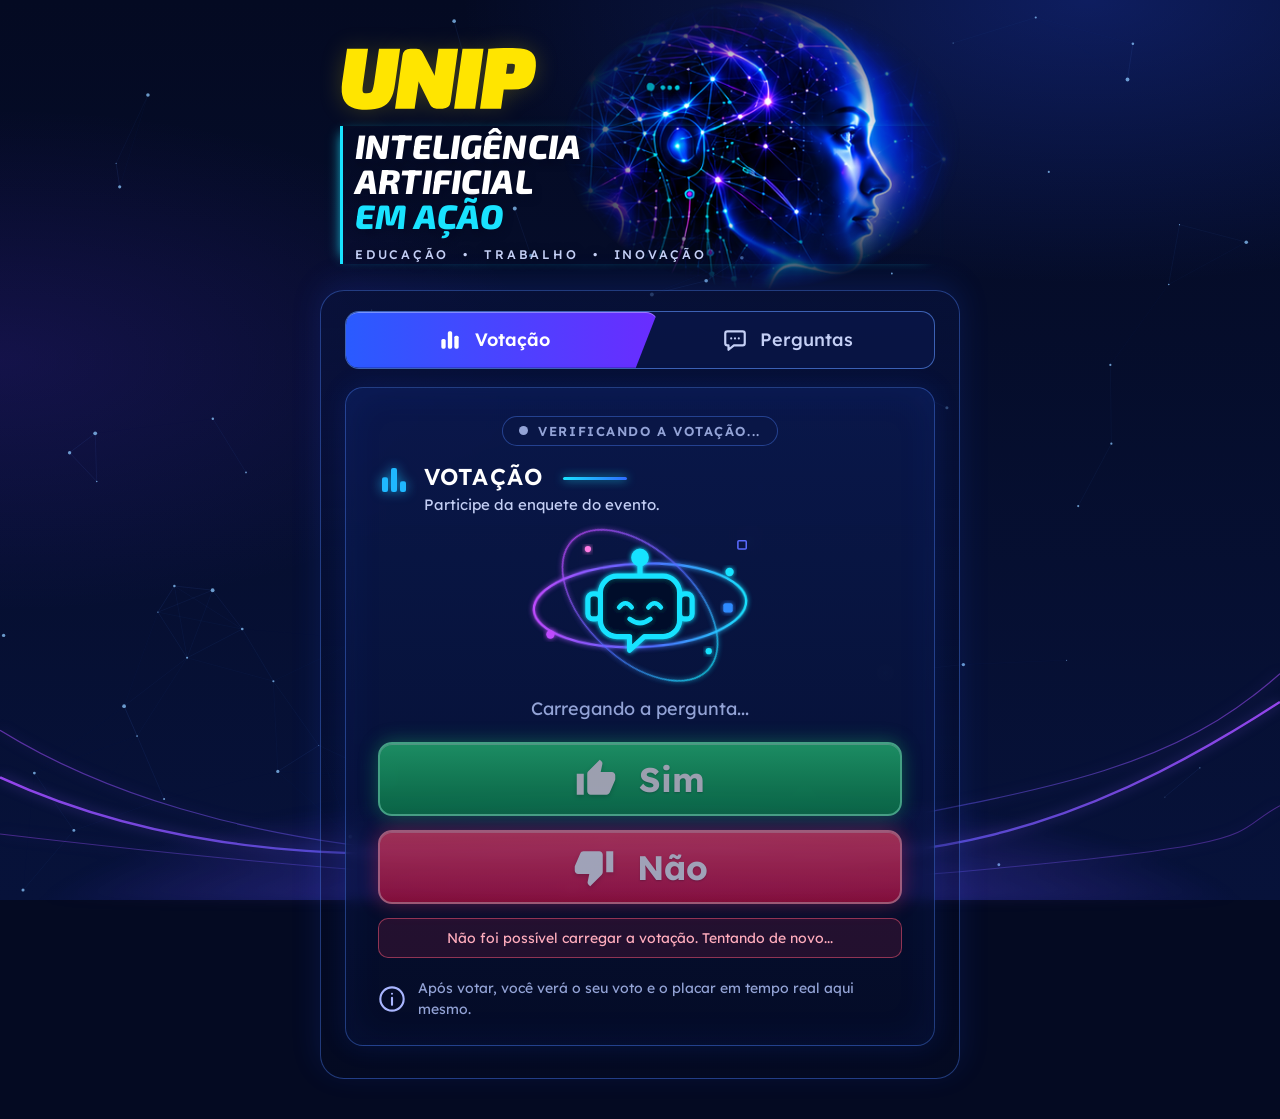
==== commit 2b80067b: "Ajuste na tela de controle" ====
--- a/index.html
+++ b/index.html
@@ -89,6 +89,12 @@
     <!-- ========== PAINEL VOTAÇÃO ========== -->
     <section class="cartao painel" id="painel-votacao" role="tabpanel" aria-labelledby="aba-votacao">
 
+      <!-- Status da votação (definido no painel de controle) -->
+      <p class="status-votacao verificando" id="status-votacao" role="status">
+        <span class="ponto-vivo" aria-hidden="true"></span>
+        <span id="status-votacao-texto">Verificando a votação...</span>
+      </p>
+
       <!-- Estado 1: votar -->
       <div class="estado" id="votacao-form">
         <div class="cartao-titulo">
@@ -106,7 +112,7 @@
           Nova votação aberta! Você já pode votar de novo.
         </p>
 
-        <p class="pergunta-enquete" id="pergunta-enquete"></p>
+        <p class="pergunta-enquete carregando-texto" id="pergunta-enquete">Carregando a pergunta...</p>
 
         <div class="botoes-voto">
           <button class="btn-voto sim" data-voto="SIM">
@@ -132,6 +138,8 @@
         <h2 class="titulo-ok" tabindex="-1">Seu voto foi registrado!</h2>
         <p class="sub-ok">Obrigado por participar deste importante debate sobre o futuro.</p>
 
+        <p class="pergunta-votada" id="pergunta-votada"></p>
+
         <div class="voto-registrado compacto" id="voto-registrado">
           <svg class="ico-sim" viewBox="0 0 24 24" aria-hidden="true"><path d="M1 21h4V9H1v12zm22-11c0-1.1-.9-2-2-2h-6.31l.95-4.57.03-.32c0-.41-.17-.79-.44-1.06L14.17 1 7.59 7.59C7.22 7.95 7 8.45 7 9v10c0 1.1.9 2 2 2h9c.83 0 1.54-.5 1.84-1.22l3.02-7.05c.09-.23.14-.47.14-.73v-2z"/></svg>
           <svg class="ico-nao" viewBox="0 0 24 24" aria-hidden="true"><path d="M15 3H6c-.83 0-1.54.5-1.84 1.22l-3.02 7.05c-.09.23-.14.47-.14.73v2c0 1.1.9 2 2 2h6.31l-.95 4.57-.03.32c0 .41.17.79.44 1.06L9.83 23l6.59-6.59c.36-.36.58-.86.58-1.41V5c0-1.1-.9-2-2-2zm4 0v12h4V3h-4z"/></svg>
@@ -143,7 +151,7 @@
         <div class="mini-placar" aria-live="polite">
           <p class="mini-titulo">
             <span class="ponto-vivo" aria-hidden="true"></span>
-            Resultado em tempo real
+            <span id="mini-titulo-texto">Resultado em tempo real</span>
           </p>
 
           <div class="mini-linha sim">
@@ -177,6 +185,18 @@
         <p class="nota">
           <svg viewBox="0 0 24 24" aria-hidden="true"><circle cx="12" cy="12" r="10"/><path d="M12 11v6M12 7.5v.01"/></svg>
           O placar se atualiza sozinho. Quando uma nova votação for aberta, os botões para votar voltam aqui.
+        </p>
+      </div>
+
+      <!-- Estado 3: nenhuma votação aberta -->
+      <div class="estado" id="votacao-fechada" hidden>
+        <svg class="ilustra" viewBox="0 0 240 160" aria-hidden="true"><use href="#ilustra-robo"/></svg>
+        <h2 class="titulo-ok">Aguardando liberação</h2>
+        <p class="sub-ok">A votação ainda não foi liberada. Assim que a próxima pergunta for liberada, ela aparece aqui sozinha.</p>
+
+        <p class="nota">
+          <svg viewBox="0 0 24 24" aria-hidden="true"><circle cx="12" cy="12" r="10"/><path d="M12 11v6M12 7.5v.01"/></svg>
+          Deixe esta página aberta. Enquanto isso, você pode enviar sua pergunta na aba Perguntas.
         </p>
       </div>
     </section>
--- a/assets/css/style.css
+++ b/assets/css/style.css
@@ -1,10 +1,11 @@
 /* =====================================================================
-   IA em Ação — UNIP | Estilos das 3 páginas
+   IA em Ação — UNIP | Estilos das páginas
    1. Tokens e base
    2. Fundo
    3. Elementos compartilhados (logo, ícones, botões, cartões)
    4. Página do participante (index.html)
    5. Telão (placar.html e perguntas.html)
+   7. Painel de controle (controle.html)
    6. Responsividade
    ===================================================================== */
 
@@ -995,6 +996,229 @@
   animation: surgir 0.3s ease both;
 }
 
+/* Pergunta da votação: carregando, e repetida na tela de "voto registrado" */
+.pergunta-enquete.carregando-texto { color: var(--texto-apagado); font-size: 18px; font-weight: 400; }
+.pergunta-votada {
+  margin: 16px 0 0;
+  padding: 12px 16px;
+  border-left: 3px solid var(--ciano);
+  border-radius: 0 10px 10px 0;
+  background: rgba(25, 227, 255, 0.07);
+  font-size: 17px;
+  font-weight: 600;
+  line-height: 1.35;
+}
+.pergunta-votada:empty { display: none; }
+.mini-placar.encerrada .ponto-vivo { display: none; }
+
+/* Status da votação no topo da aba Votação (celular) */
+.status-votacao {
+  display: flex;
+  align-items: center;
+  justify-content: center;
+  gap: 10px;
+  width: fit-content;
+  margin: 0 auto 16px;
+  padding: 6px 16px;
+  border: 1px solid rgba(67, 255, 162, 0.6);
+  border-radius: 999px;
+  background: rgba(30, 216, 115, 0.12);
+  color: var(--verde-claro);
+  font-size: 13px;
+  font-weight: 600;
+  letter-spacing: 0.12em;
+  text-transform: uppercase;
+}
+.status-votacao .ponto-vivo { background: var(--verde); box-shadow: 0 0 8px var(--verde); }
+.status-votacao.aguardando { border-color: rgba(255, 196, 80, 0.6); background: rgba(255, 170, 40, 0.1); color: #ffd27a; }
+.status-votacao.aguardando .ponto-vivo { background: #ffaa3c; box-shadow: 0 0 8px #ffaa3c; }
+.status-votacao.verificando { border-color: var(--linha); background: rgba(10, 22, 70, 0.6); color: var(--texto-apagado); }
+.status-votacao.verificando .ponto-vivo { background: var(--texto-apagado); box-shadow: none; }
+
+/* Selos (chips) de estado */
+.chip {
+  display: inline-flex;
+  align-items: center;
+  gap: 6px;
+  padding: 3px 10px;
+  border: 1px solid;
+  border-radius: 999px;
+  font-size: 12px;
+  font-weight: 600;
+  letter-spacing: 0.08em;
+  line-height: 1.5;
+  text-transform: uppercase;
+  white-space: nowrap;
+}
+.chip-verde { color: var(--verde-claro); border-color: rgba(67, 255, 162, 0.6); background: rgba(30, 216, 115, 0.12); }
+.chip-cinza { color: var(--texto-suave); border-color: var(--linha); background: rgba(10, 22, 70, 0.6); }
+.chip-ciano { color: var(--ciano); border-color: rgba(25, 227, 255, 0.7); background: rgba(25, 227, 255, 0.12); }
+.chip-azul { color: #a9c4ff; border-color: rgba(96, 150, 255, 0.6); background: rgba(47, 107, 255, 0.14); }
+.rotulo-secao .chip { font-size: max(11px, calc(0.95 * var(--u))); letter-spacing: 0.12em; }
+.ao-vivo.encerrada svg { animation: none; opacity: 0.5; }
+
+/* ---------- 7. Painel de controle (controle.html) ---------- */
+.pagina-controle { padding-bottom: 48px; }
+.pagina-controle .topo { max-width: 1240px; min-height: 190px; }
+.pagina-controle .topo .topo-ia { width: 48%; }
+.controle-login { max-width: 520px; margin: 0 auto; padding: 0 16px; }
+.controle-login .painel { margin-top: 0; }
+.controle-login .btn-principal { margin-top: 22px; }
+.controle { max-width: 1240px; margin: 0 auto; padding: 0 16px; }
+
+.btn-principal.btn-pequeno,
+.btn-secundario.btn-pequeno {
+  width: auto;
+  min-height: 44px;
+  gap: 8px;
+  padding: 0 16px;
+  border-radius: 11px;
+  font-size: 15px;
+}
+.btn-pequeno svg { width: 20px; height: 20px; }
+.btn-pequeno.carregando,
+.item-acoes button.carregando { padding-right: 42px; }
+.btn-pequeno.carregando::after,
+.item-acoes button.carregando::after { right: 14px; width: 16px; height: 16px; margin-top: -8px; border-width: 2.5px; }
+.btn-secundario.btn-perigo-suave { border-color: rgba(255, 111, 140, 0.5); color: #ffb3c2; }
+.btn-secundario.btn-pequeno.carregando::after, .item-acoes .btn-secundario.carregando::after { border-color: rgba(196, 207, 245, 0.35); border-top-color: var(--texto-suave); }
+
+.barra-controle { display: flex; flex-wrap: wrap; align-items: center; gap: 10px; margin-bottom: 18px; }
+.sincronia { display: inline-flex; align-items: center; gap: 8px; margin-left: auto; font-size: 13px; color: var(--texto-apagado); }
+.sincronia .ponto-vivo { background: var(--verde); box-shadow: 0 0 8px var(--verde); }
+.sincronia.falha { color: #ffc66b; }
+.sincronia.falha .ponto-vivo { background: #ffaa3c; box-shadow: 0 0 8px #ffaa3c; }
+
+.controle-grade { display: grid; gap: 18px; align-items: start; }
+.painel-controle { padding: 22px 20px 20px; min-width: 0; }
+
+.em-votacao {
+  margin-top: 18px;
+  padding: 16px;
+  border: 1.5px solid rgba(67, 255, 162, 0.5);
+  border-radius: 14px;
+  background: rgba(6, 16, 52, 0.6);
+  box-shadow: 0 0 22px rgba(40, 255, 150, 0.1);
+  transition: border-color 0.3s, box-shadow 0.3s;
+}
+.em-votacao.encerrada { border-color: var(--linha); box-shadow: none; }
+.em-votacao-topo { display: flex; align-items: center; justify-content: space-between; gap: 12px; font-size: 13px; color: var(--texto-apagado); }
+.em-votacao-topo b { color: #fff; }
+.em-votacao-pergunta { margin: 12px 0 0; font-size: 20px; font-weight: 700; line-height: 1.3; overflow-wrap: anywhere; }
+.em-votacao .mini-placar { margin-top: 14px; }
+.em-votacao .mini-total strong { margin-left: 4px; }
+
+.acoes-linha { display: flex; flex-wrap: wrap; gap: 10px; margin-top: 14px; }
+.acoes-linha.fim { justify-content: flex-end; }
+.form-enquete { margin-top: 6px; }
+
+.subtitulo {
+  display: flex;
+  align-items: center;
+  gap: 10px;
+  margin: 26px 0 0;
+  font-size: 13px;
+  font-weight: 600;
+  letter-spacing: 0.16em;
+  text-transform: uppercase;
+  color: var(--texto-suave);
+}
+.contagem {
+  min-width: 24px;
+  padding: 1px 8px;
+  border-radius: 999px;
+  background: rgba(47, 107, 255, 0.35);
+  color: #fff;
+  font-size: 12px;
+  font-weight: 600;
+  letter-spacing: 0;
+  text-align: center;
+}
+
+.filtros { display: flex; flex-wrap: wrap; gap: 8px; margin-top: 18px; }
+.filtro {
+  display: inline-flex;
+  align-items: center;
+  gap: 8px;
+  min-height: 40px;
+  padding: 0 14px;
+  border: 1px solid var(--linha);
+  border-radius: 999px;
+  background: rgba(10, 22, 70, 0.6);
+  color: var(--texto-suave);
+  font-size: 14px;
+  transition: background 0.2s, color 0.2s;
+}
+.filtro[aria-pressed="true"] { border-color: rgba(180, 160, 255, 0.75); background: var(--grad-aba); color: #fff; font-weight: 600; }
+.filtro[aria-pressed="true"] .contagem { background: rgba(255, 255, 255, 0.22); }
+
+.lista-controle { display: grid; gap: 10px; margin: 12px 0 0; padding: 0; list-style: none; }
+.lista-vazia {
+  padding: 22px 16px;
+  border: 1px dashed rgba(90, 140, 255, 0.4);
+  border-radius: 12px;
+  color: var(--texto-apagado);
+  font-size: 14.5px;
+  text-align: center;
+}
+.item-controle {
+  display: flex;
+  align-items: flex-start;
+  gap: 14px;
+  padding: 14px;
+  border: 1px solid rgba(90, 140, 255, 0.35);
+  border-radius: 12px;
+  background: rgba(6, 16, 52, 0.55);
+  transition: border-color 0.3s, box-shadow 0.3s;
+}
+.item-controle.ativo { border-color: rgba(67, 255, 162, 0.65); box-shadow: 0 0 18px rgba(40, 255, 150, 0.15); }
+.item-controle.no-telao { border-color: rgba(96, 150, 255, 0.6); }
+.item-controle.destaque { border-color: var(--ciano); box-shadow: 0 0 20px rgba(25, 227, 255, 0.25); }
+.item-corpo { flex: 1; min-width: 0; }
+.item-texto { margin: 0; font-size: 16px; line-height: 1.42; overflow-wrap: anywhere; white-space: pre-line; }
+.item-nome { display: flex; flex-wrap: wrap; align-items: center; gap: 4px 10px; margin: 0 0 6px; font-weight: 600; overflow-wrap: anywhere; }
+.item-hora { font-weight: 400; font-size: 12.5px; color: var(--texto-apagado); }
+.item-meta { display: flex; flex-wrap: wrap; align-items: center; gap: 6px 10px; margin: 8px 0 0; font-size: 12.5px; color: var(--texto-apagado); }
+small.item-meta { display: inline; margin: 0; font-weight: 400; }
+.item-acoes { display: flex; flex: none; flex-direction: column; gap: 8px; width: 168px; }
+.item-acoes .btn-principal,
+.item-acoes .btn-secundario {
+  width: 100%;
+  min-height: 38px;
+  padding: 0 12px;
+  border-radius: 10px;
+  font-size: 14px;
+  white-space: nowrap;
+}
+.avatar.mini {
+  flex: none;
+  width: 44px;
+  border-width: 2px;
+  font-size: 15px;
+  box-shadow: 0 0 12px rgba(25, 180, 255, 0.45), inset 0 0 10px rgba(25, 227, 255, 0.3);
+}
+
+.toast.erro {
+  border-color: rgba(255, 111, 140, 0.7);
+  background: rgba(50, 6, 20, 0.94);
+  color: #ffd0da;
+  box-shadow: 0 0 24px rgba(255, 60, 100, 0.3);
+}
+
+@media (min-width: 1040px) {
+  .controle-grade { grid-template-columns: 1fr 1fr; }
+}
+@media (max-width: 600px) {
+  .pagina-controle .topo { min-height: 170px; }
+  .painel-controle { padding: 18px 14px; }
+  .sincronia { width: 100%; margin-left: 0; order: 5; }
+  .barra-controle .btn-pequeno { flex: 1 1 auto; }
+  .item-controle { flex-wrap: wrap; }
+  .item-acoes { flex-direction: row; flex-wrap: wrap; width: 100%; }
+  .item-acoes .btn-principal, .item-acoes .btn-secundario { flex: 1 1 120px; width: auto; }
+  .acoes-linha .btn-pequeno { flex: 1 1 auto; }
+}
+
 /* ---------- Animações ---------- */
 @keyframes girar { to { transform: rotate(360deg); } }
 @keyframes surgir { from { opacity: 0; transform: translateY(8px); } to { opacity: 1; transform: none; } }
